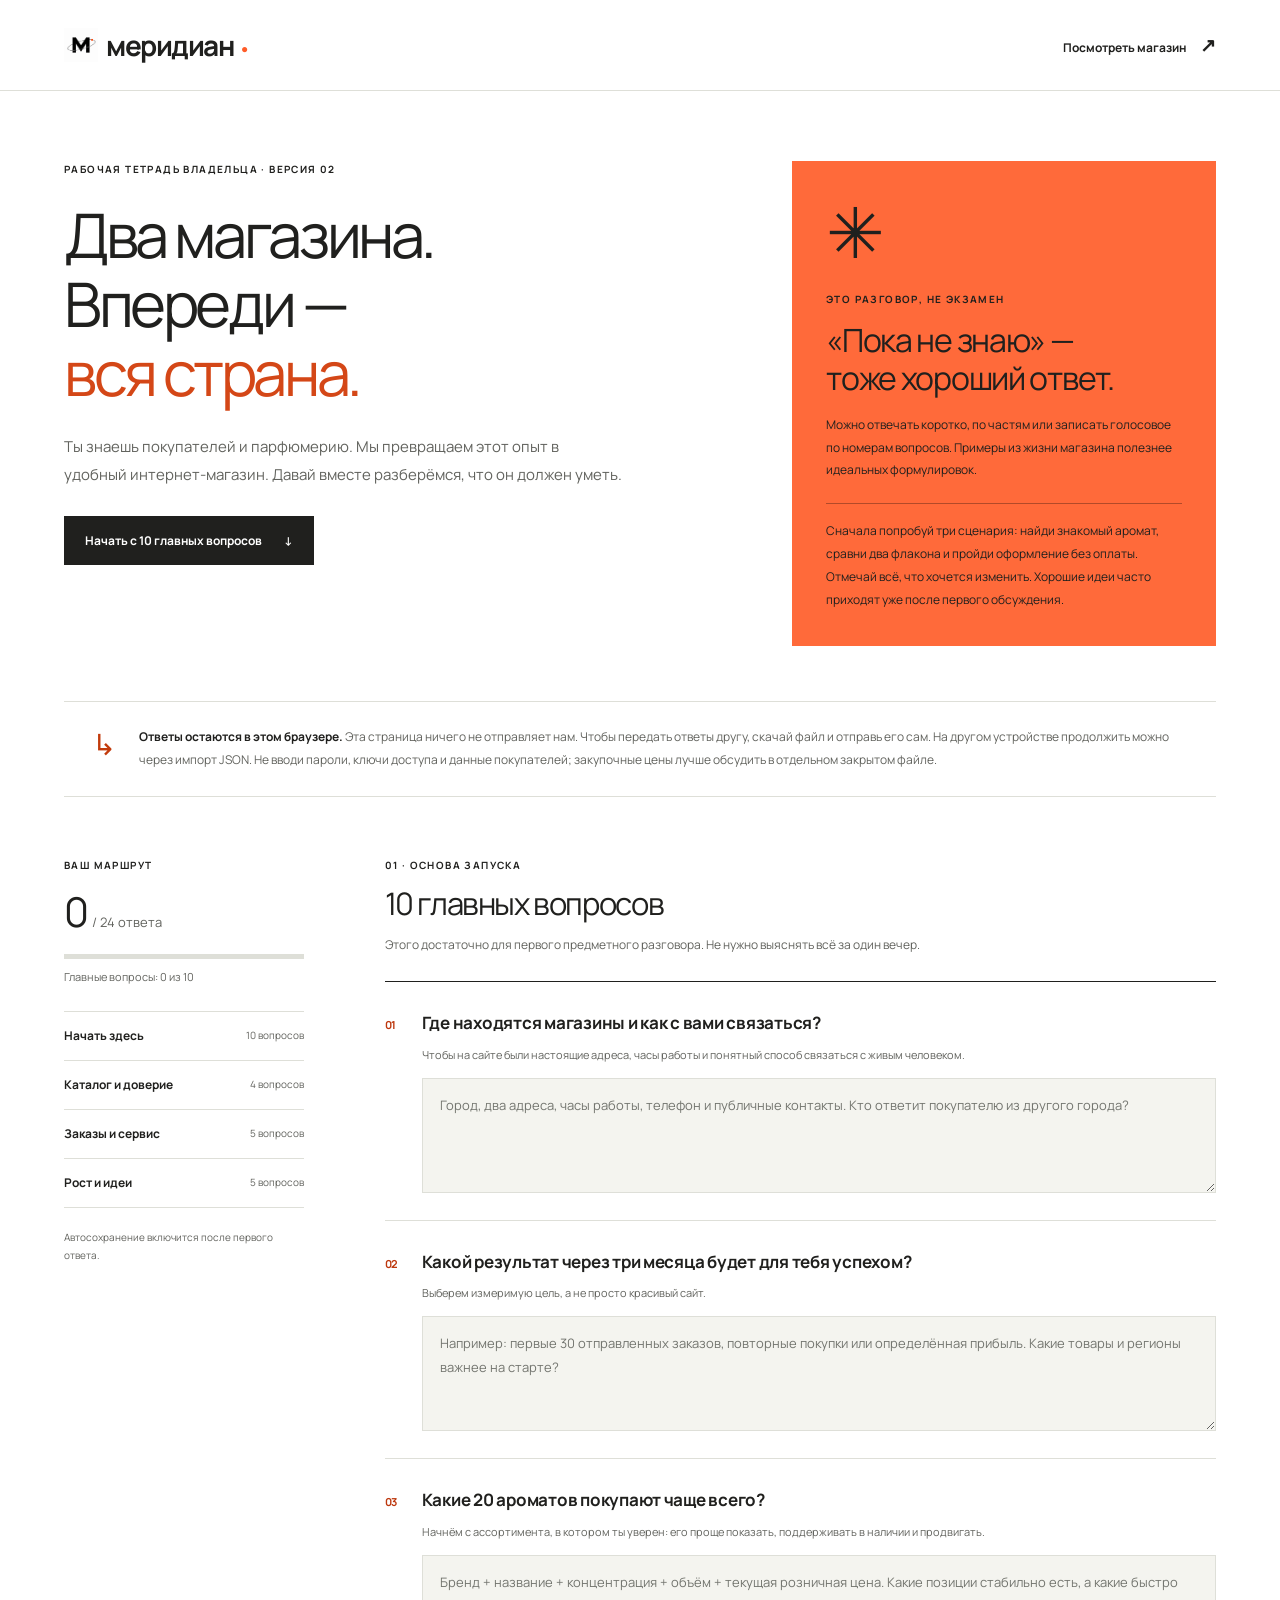
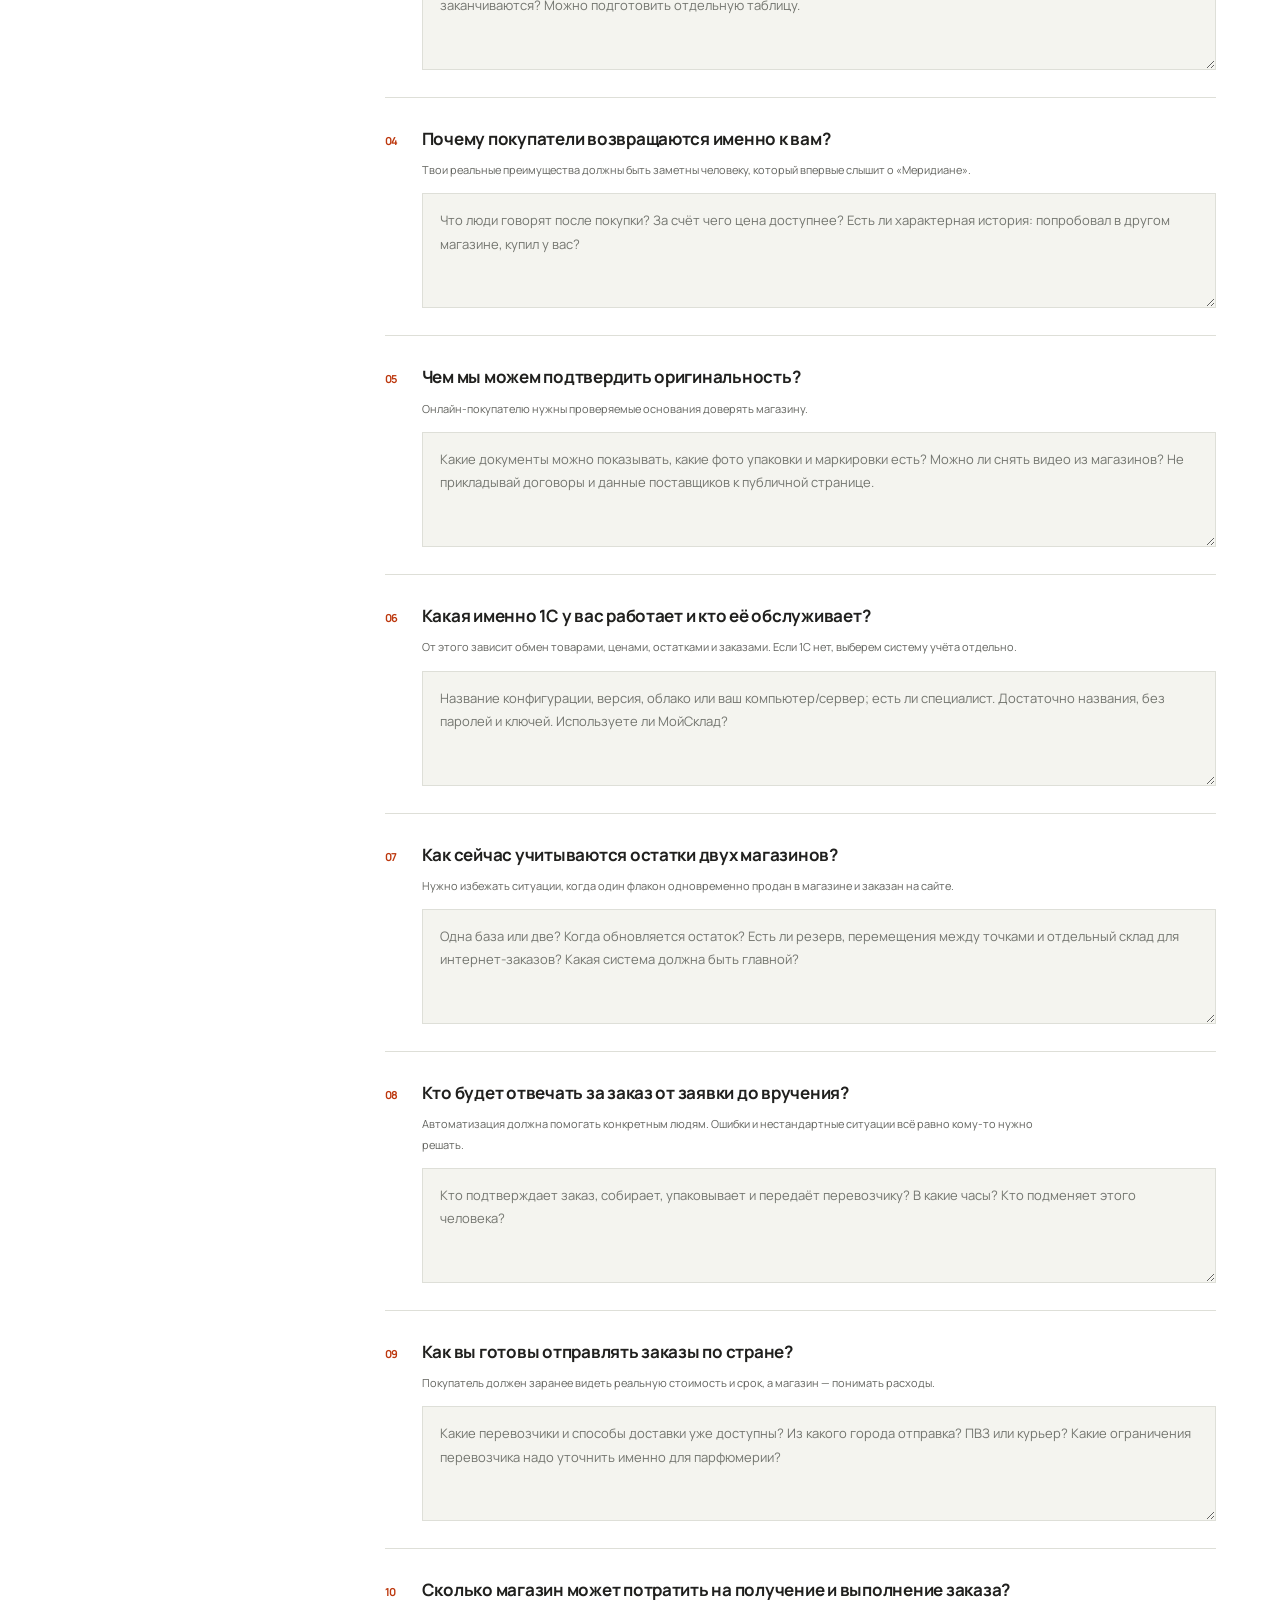
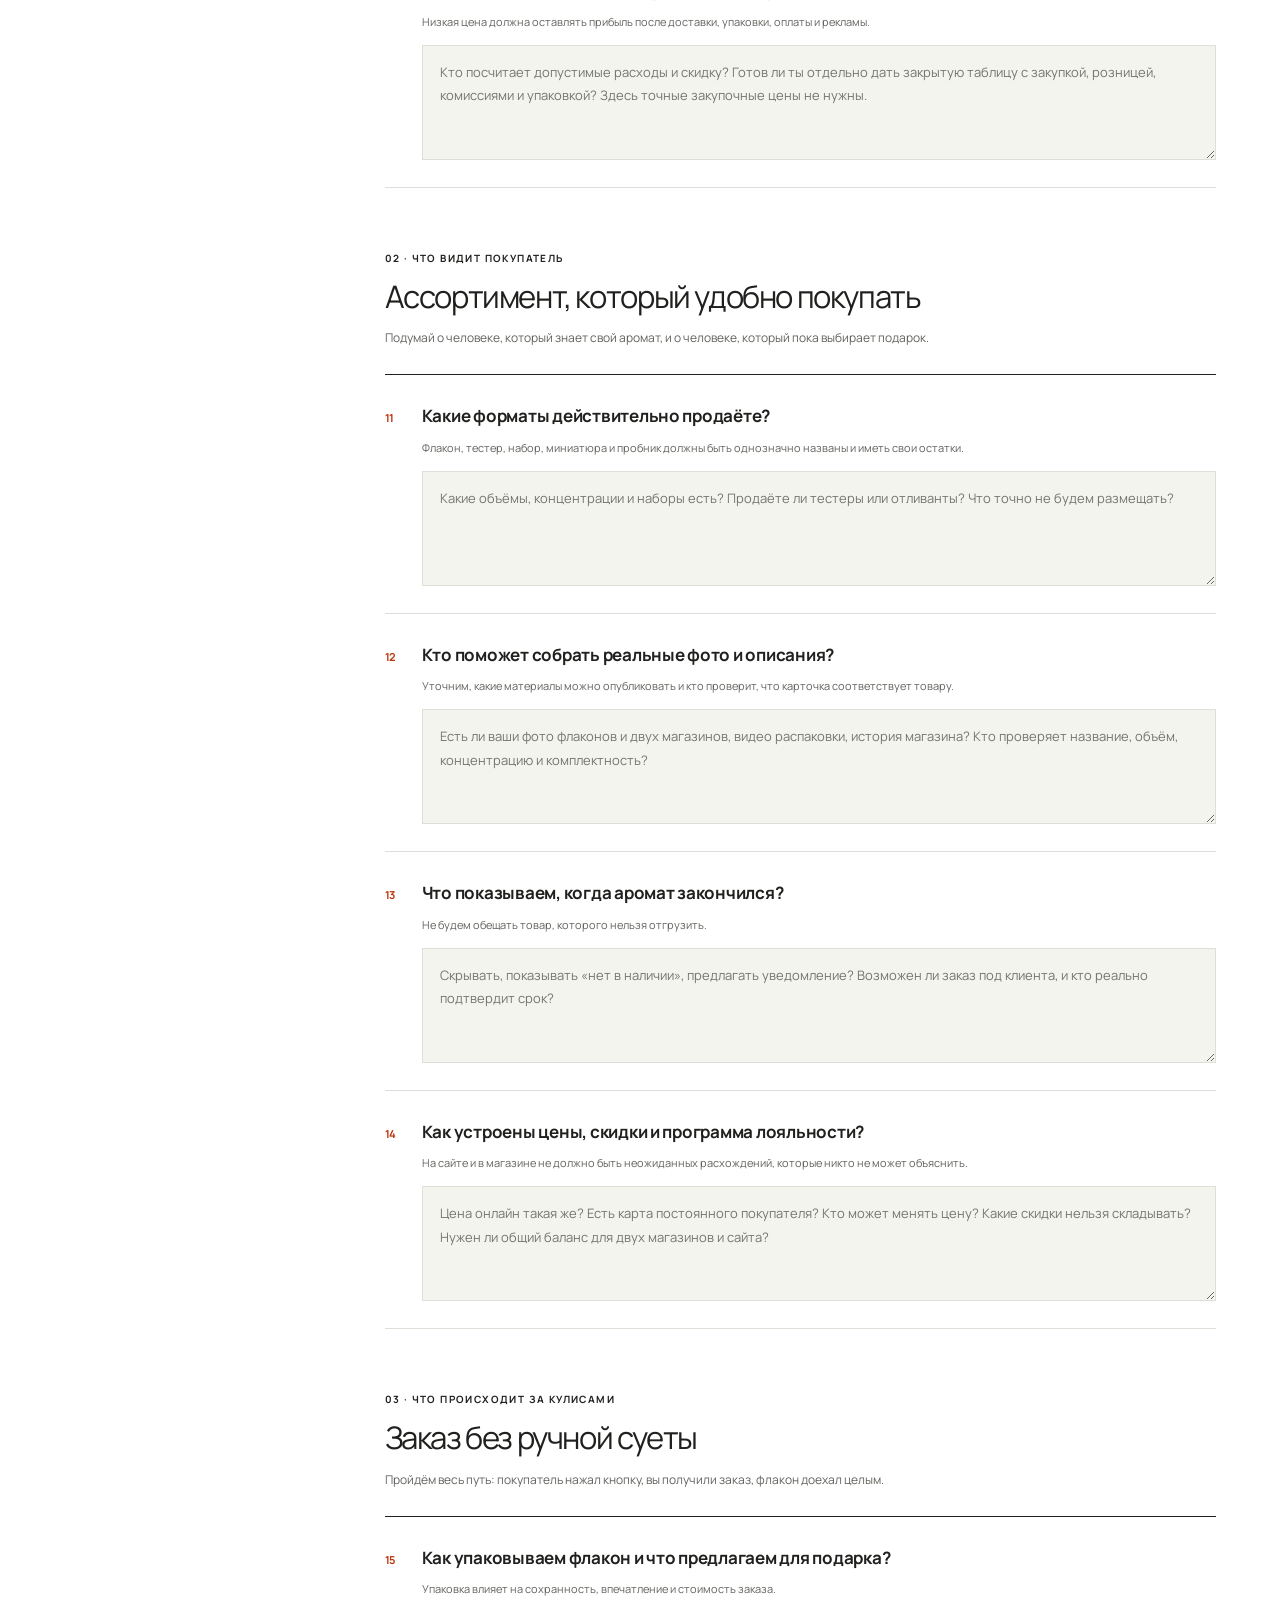
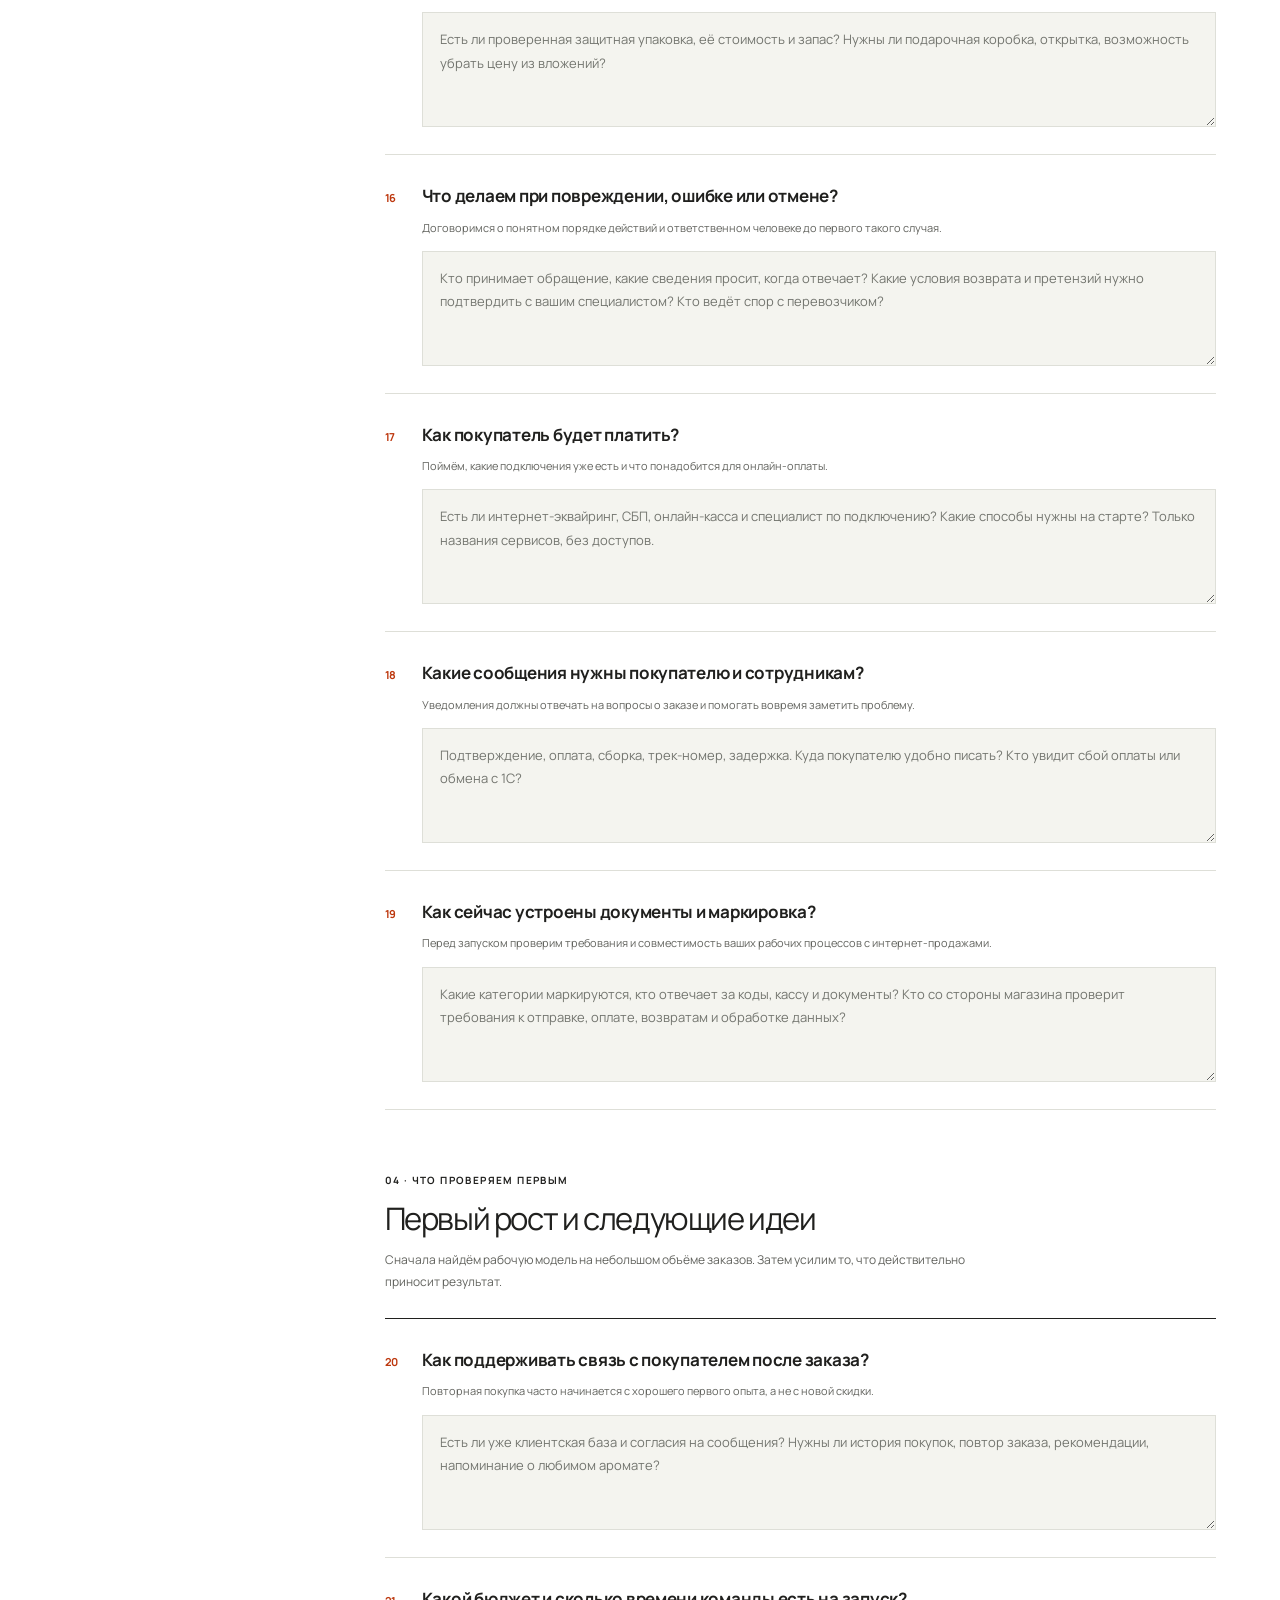
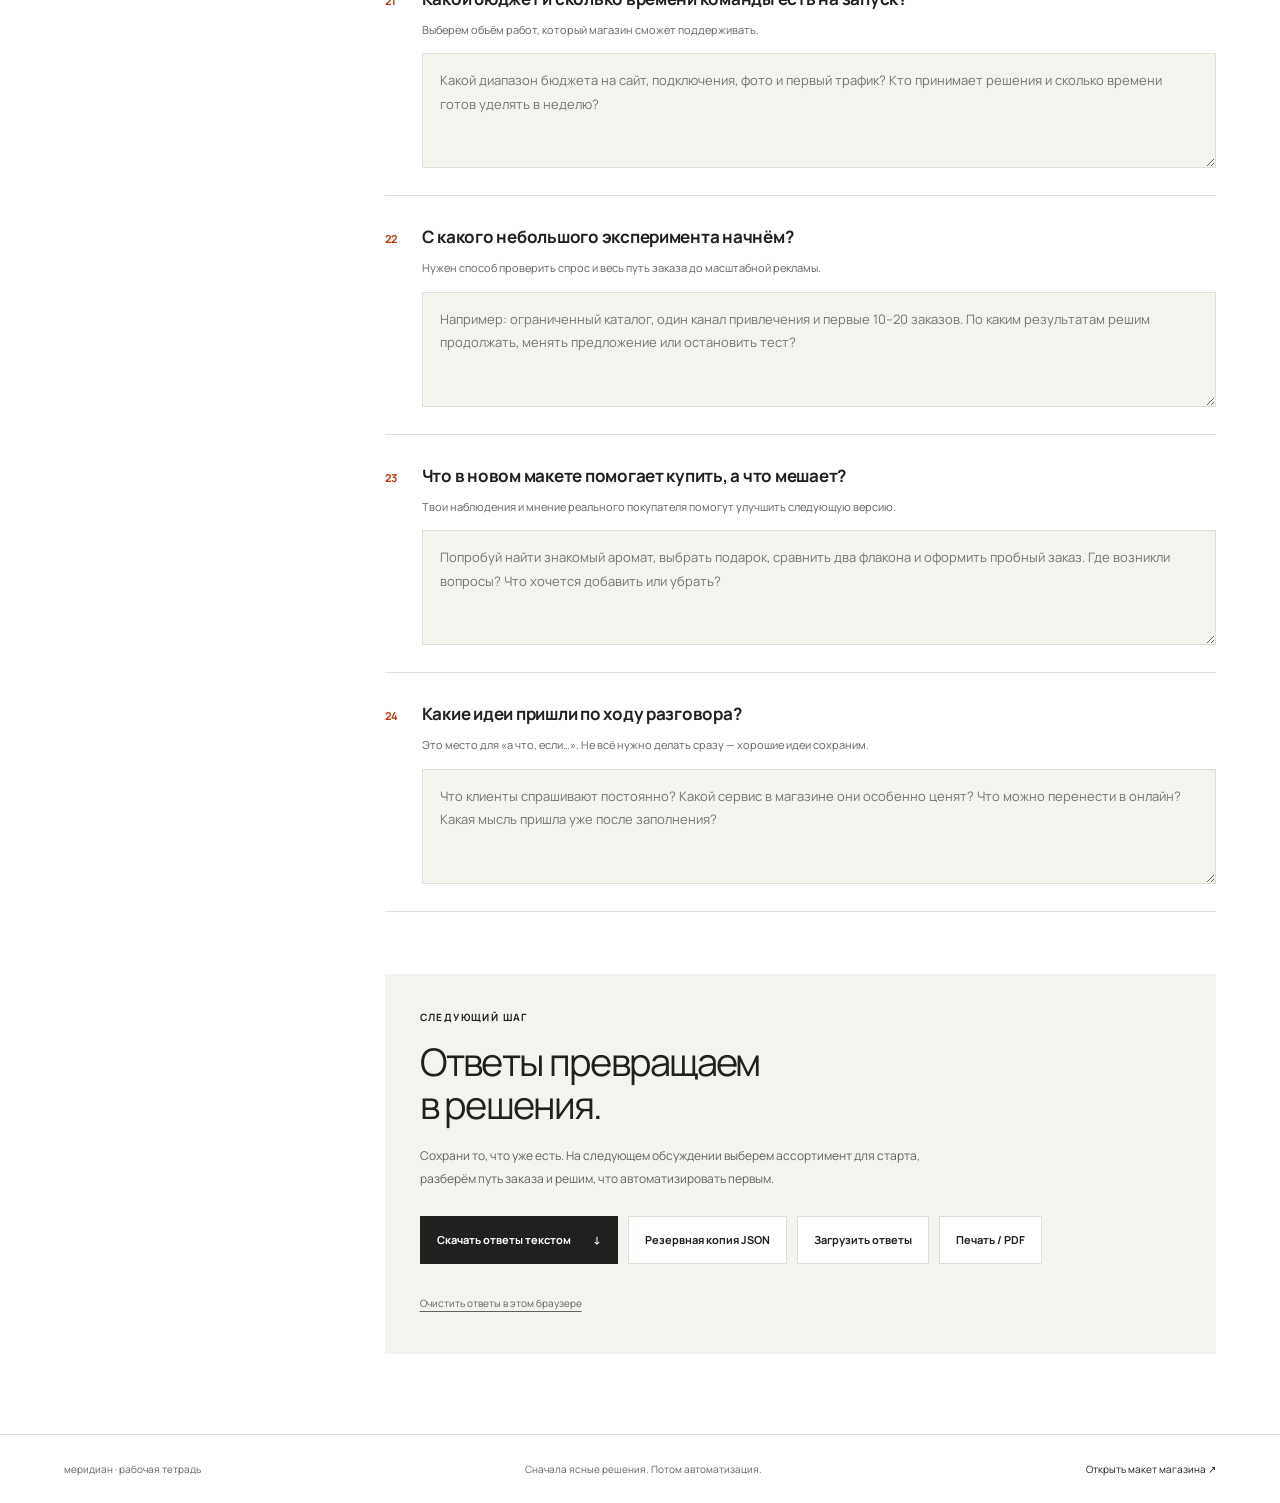
==== owner.html @ 481d83cd "Improve Meridian shopping flow and add owner workbook" ====
<!doctype html>
<html lang="ru">
<head>
  <meta charset="utf-8">
  <meta name="viewport" content="width=device-width,initial-scale=1">
  <meta name="robots" content="noindex,nofollow">
  <meta name="theme-color" content="#ff5c28">
  <meta name="description" content="Рабочая тетрадь владельца «Меридиана»: вопросы для запуска интернет-магазина.">
  <title>Следующая глава «Меридиана» — вопросы владельцу</title>
  <link rel="icon" href="assets/icon.png">
  <link rel="stylesheet" href="owner.css">
  <script src="owner.js" defer></script>
</head>
<body>
  <a class="skip" href="#questions">Перейти к вопросам</a>
  <header class="workbook-header">
    <a class="wordmark" href="./" aria-label="Меридиан — вернуться в магазин"><img src="assets/icon.png" alt="">меридиан<span>●</span></a>
    <a class="back-link" href="./">Посмотреть магазин <span aria-hidden="true">↗</span></a>
  </header>
  <main>
    <section class="workbook-hero" aria-labelledby="workbook-title">
      <div class="hero-copy">
        <p class="eyebrow">Рабочая тетрадь владельца · версия 02</p>
        <h1 id="workbook-title">Два магазина.<br>Впереди —<br><span>вся страна.</span></h1>
        <p class="hero-lead">Ты знаешь покупателей и парфюмерию. Мы превращаем этот опыт в удобный интернет-магазин. Давай вместе разберёмся, что он должен уметь.</p>
        <a class="button primary" href="#essentials">Начать с 10 главных вопросов <span aria-hidden="true">↓</span></a>
      </div>
      <aside class="hero-note" aria-label="Как отвечать">
        <span class="note-mark" aria-hidden="true">✳</span>
        <p class="eyebrow">Это разговор, не экзамен</p>
        <h2>«Пока не знаю» —<br>тоже хороший ответ.</h2>
        <p>Можно отвечать коротко, по частям или записать голосовое по номерам вопросов. Примеры из жизни магазина полезнее идеальных формулировок.</p>
        <div class="note-divider"></div>
        <p>Сначала попробуй три сценария: найди знакомый аромат, сравни два флакона и пройди оформление без оплаты. Отмечай всё, что хочется изменить. Хорошие идеи часто приходят уже после первого обсуждения.</p>
      </aside>
    </section>
    <section class="privacy-note" aria-label="Как сохраняются ответы">
      <span class="privacy-icon" aria-hidden="true">↳</span>
      <p><strong>Ответы остаются в этом браузере.</strong> Эта страница ничего не отправляет нам. Чтобы передать ответы другу, скачай файл и отправь его сам. На другом устройстве продолжить можно через импорт JSON. Не вводи пароли, ключи доступа и данные покупателей; закупочные цены лучше обсудить в отдельном закрытом файле.</p>
    </section>
    <div class="workbook-layout">
      <aside class="workbook-sidebar">
        <div class="progress-panel">
          <p class="eyebrow">Ваш маршрут</p>
          <p class="progress-title"><strong id="answered-count">0</strong><span> / 24 ответа</span></p>
          <progress id="answer-progress" value="0" max="24" aria-label="Заполнено вопросов"></progress>
          <p id="essential-progress">Главные вопросы: 0 из 10</p>
          <nav id="section-nav" aria-label="Разделы вопросов"></nav>
          <p id="save-status" role="status" aria-live="polite">Автосохранение включится после первого ответа.</p>
        </div>
      </aside>
      <div class="workbook-content">
        <noscript><p class="notice">Для формы нужен JavaScript. Включи его в браузере или открой текстовую версию вопросов из материалов проекта.</p></noscript>
        <form id="questions" novalidate aria-label="Вопросы владельцу магазина"></form>
        <section class="handoff" aria-labelledby="handoff-title">
          <p class="eyebrow">Следующий шаг</p>
          <h2 id="handoff-title">Ответы превращаем<br>в решения.</h2>
          <p>Сохрани то, что уже есть. На следующем обсуждении выберем ассортимент для старта, разберём путь заказа и решим, что автоматизировать первым.</p>
          <div class="export-actions">
            <button class="button primary" id="download-md" type="button">Скачать ответы текстом <span aria-hidden="true">↓</span></button>
            <button class="button secondary" id="download-json" type="button">Резервная копия JSON</button>
            <button class="button secondary" id="import-button" type="button">Загрузить ответы</button>
            <button class="button secondary" id="print-button" type="button">Печать / PDF</button>
          </div>
          <input type="file" id="import-file" accept="application/json,.json" hidden>
          <p id="file-status" class="file-status" role="status" aria-live="polite"></p>
          <button class="reset-button" id="reset-button" type="button">Очистить ответы в этом браузере</button>
        </section>
      </div>
    </div>
  </main>
  <footer><span>меридиан · рабочая тетрадь</span><span>Сначала ясные решения. Потом автоматизация.</span><a href="./">Открыть макет магазина ↗</a></footer>
  <dialog id="confirm-dialog" aria-labelledby="confirm-title" aria-describedby="confirm-description">
    <h2 id="confirm-title">Заменить ответы?</h2>
    <p id="confirm-description"></p>
    <div class="dialog-actions"><button id="confirm-cancel" class="button secondary" type="button">Отмена</button><button id="confirm-accept" class="button primary" type="button">Продолжить</button></div>
  </dialog>
</body>
</html>
---- owner.css ----
@font-face{font-family:Manrope;src:url('assets/manrope-regular.ttf') format('truetype');font-weight:200 500;font-display:swap}
@font-face{font-family:Manrope;src:url('assets/manrope-bold.ttf') format('truetype');font-weight:550 800;font-display:swap}
:root{--ink:#20201e;--muted:#62635e;--orange:#ff5c28;--paper:#fff;--soft:#f4f4ef;--line:#dedfd8}
*{box-sizing:border-box}html{scroll-behavior:smooth;scroll-padding-top:24px}body{margin:0;color:var(--ink);background:var(--paper);font-family:Manrope,Arial,sans-serif;-webkit-font-smoothing:antialiased}a{color:inherit;text-decoration:none}button,textarea,input{font:inherit}button,a{touch-action:manipulation}button{cursor:pointer}button:focus-visible,a:focus-visible,textarea:focus-visible{outline:3px solid #c23b0c;outline-offset:4px}h1,h2,h3,p{margin:0}button{color:inherit}button:disabled{cursor:default;opacity:.5}[hidden]{display:none!important}.skip{position:fixed;top:-100px;left:20px;z-index:20;padding:16px;background:#20201e;color:white}.skip:focus{top:10px}.workbook-header{max-width:1440px;margin:auto;padding:26px 5%;display:flex;align-items:center;justify-content:space-between;border-bottom:1px solid var(--line);gap:20px}.wordmark{display:inline-flex;gap:8px;align-items:center;font-size:28px;font-weight:800;letter-spacing:-1.5px}.wordmark img{width:34px;height:34px;object-fit:contain}.wordmark>span{font-size:12px;color:var(--orange);align-self:flex-end;margin-bottom:7px}.back-link{font-size:12px;font-weight:600}.back-link span{margin-left:12px;font-size:19px}.workbook-hero{max-width:1440px;margin:auto;padding:70px 5% 55px;display:grid;grid-template-columns:1.5fr 1fr;gap:8%}.eyebrow{font-size:10px;line-height:1.7;text-transform:uppercase;letter-spacing:.14em;font-weight:700}.hero-copy h1{font-size:clamp(34px,4.8vw,67px);line-height:1.12;font-weight:500;letter-spacing:-.055em;margin-top:23px}.hero-copy h1 span{color:#d44717}.hero-lead{max-width:560px;font-size:15px;line-height:1.85;color:var(--muted);margin-top:26px}.button{display:inline-flex;align-items:center;justify-content:center;gap:22px;padding:15px 20px;min-height:48px;border:1px solid transparent;font-size:12px;font-weight:600;text-align:center;border-radius:0;transition:background .2s}.primary{background:var(--ink);color:white}.primary:hover{background:#44443c}.secondary{background:white;border-color:var(--line)}.secondary:hover{background:var(--soft)}.hero-copy>.button{margin-top:27px}.hero-note{background:#ff6a3a;padding:35px 34px;display:flex;flex-direction:column;justify-content:center;position:relative}.note-mark{font-size:70px;line-height:1;margin-bottom:25px}.hero-note h2{font-size:clamp(25px,2.5vw,35px);font-weight:500;line-height:1.2;letter-spacing:-.04em;margin-top:13px}.hero-note>p:not(.eyebrow){font-size:12px;line-height:1.9;margin-top:16px}.note-divider{border-top:1px solid rgba(0,0,0,.3);margin-top:21px}.privacy-note{max-width:1296px;margin:0 auto 60px;padding:24px 28px;border-top:1px solid var(--line);border-bottom:1px solid var(--line);display:flex;gap:23px;align-items:flex-start}.privacy-icon{font-size:29px;line-height:1.3;color:#c23b0c}.privacy-note p{font-size:12px;line-height:1.9;color:var(--muted)}.privacy-note strong{color:var(--ink);font-weight:700}.workbook-layout{max-width:1440px;margin:0 auto;padding:0 5% 80px;display:grid;grid-template-columns:240px 1fr;gap:7%}.workbook-sidebar{position:relative}.progress-panel{position:sticky;top:25px}.progress-title{font-size:13px;margin-top:15px}.progress-title strong{font-size:41px;font-weight:500;line-height:1.1}.progress-title span{color:var(--muted)}progress{width:100%;height:5px;border:0;margin-top:20px;appearance:none;background:var(--line)}progress::-webkit-progress-bar{background:var(--line)}progress::-webkit-progress-value{background:var(--orange)}progress::-moz-progress-bar{background:var(--orange)}#essential-progress{font-size:11px;color:var(--muted);margin-top:8px}#section-nav{display:flex;flex-direction:column;margin-top:27px;border-top:1px solid var(--line)}#section-nav a{font-size:12px;padding:15px 0;border-bottom:1px solid var(--line);display:flex;align-items:center;justify-content:space-between;gap:10px;line-height:1.5}#section-nav a:hover{color:#bd380e}#section-nav span{font-size:10px;color:var(--muted);white-space:nowrap}#save-status{font-size:10px;line-height:1.8;color:var(--muted);margin-top:20px}#save-status.error,.file-status.error{color:#a12b11}.question-section{margin-bottom:62px;scroll-margin-top:30px}.section-heading{padding-bottom:25px;border-bottom:1px solid var(--ink)}.section-heading h2{font-size:31px;letter-spacing:-.045em;font-weight:500;line-height:1.2;margin-top:11px}.section-heading>p:last-child{font-size:12px;color:var(--muted);line-height:1.85;margin-top:12px;max-width:610px}.question{padding:27px 0;border-bottom:1px solid var(--line)}.question-label{display:flex;gap:17px;align-items:baseline;font-size:17px;font-weight:600;line-height:1.6;letter-spacing:-.015em}.question-number{font-size:11px;color:#bd380e;min-width:20px;font-weight:700}.question-hint{font-size:11px;line-height:1.85;color:var(--muted);margin:8px 0 13px 37px;max-width:650px}.question textarea{display:block;width:calc(100% - 37px);margin-left:37px;border:1px solid var(--line);background:var(--soft);border-radius:0;padding:15px 17px;min-height:115px;font-size:13px;line-height:1.8;resize:vertical;color:var(--ink);transition:border-color .2s,background .2s}.question textarea:focus{background:white;border-color:#575750}.question textarea::placeholder{color:#73756f;opacity:1}.print-answer{display:none}.handoff{padding:35px;background:var(--soft)}.handoff h2{font-size:38px;line-height:1.15;letter-spacing:-.045em;font-weight:500;margin-top:14px}.handoff>p:not(.eyebrow){font-size:12px;line-height:1.9;max-width:550px;margin-top:18px;color:var(--muted)}.export-actions{display:flex;flex-wrap:wrap;gap:10px;margin-top:25px}.export-actions .button{font-size:11px;padding:14px 16px}.file-status:empty{display:none}.reset-button{font-size:10px;text-decoration:underline;text-underline-offset:4px;background:none;border:0;padding:0;margin-top:23px;color:var(--muted);min-height:32px}.reset-button:hover{color:#a12b11}footer{padding:25px 5%;border-top:1px solid var(--line);display:flex;gap:25px;justify-content:space-between;max-width:1440px;margin:auto;font-size:10px;line-height:1.8;color:var(--muted)}footer a{color:var(--ink)}dialog{border:0;padding:32px;max-width:480px;width:calc(100% - 32px);color:var(--ink);box-shadow:0 15px 80px #0003}dialog::backdrop{background:#0007}dialog h2{font-size:26px;letter-spacing:-.04em;font-weight:500}dialog p{font-size:13px;line-height:1.8;margin-top:15px;color:var(--muted)}.dialog-actions{display:flex;justify-content:flex-end;gap:10px;margin-top:25px}.notice{padding:25px;background:#fff1e6;line-height:1.7;font-size:14px}
@media(min-width:1441px){.privacy-note{max-width:1296px}}
@media(max-width:1439px){.privacy-note{margin-left:5%;margin-right:5%}}
@media(max-width:1000px){.workbook-hero{gap:5%;padding-top:50px}.hero-note{padding:28px}.workbook-layout{grid-template-columns:190px 1fr;gap:5%}.hero-copy h1{font-size:43px}.hero-lead{font-size:13px}.hero-note h2{font-size:28px}.question-label{font-size:15px}.handoff{padding:28px}}
@media(max-width:740px){.workbook-header{padding:20px}.wordmark{font-size:24px}.wordmark img{width:28px;height:28px}.back-link{font-size:10px}.back-link span{margin-left:4px}.workbook-hero{grid-template-columns:1fr;padding:36px 20px 30px;gap:30px}.hero-copy h1{font-size:clamp(34px,7.8vw,53px);margin-top:17px}.hero-lead{max-width:560px;margin-top:20px;font-size:13px}.hero-note{padding:25px;display:grid;grid-template-columns:1fr 60px;gap:0 12px}.note-mark{grid-column:2;grid-row:1/3;font-size:58px;margin:0}.hero-note>.eyebrow{grid-column:1;grid-row:1}.hero-note h2{grid-column:1;grid-row:2;margin-top:10px;font-size:26px}.hero-note>p:not(.eyebrow){grid-column:1/-1;font-size:12px}.note-divider{grid-column:1/-1}.privacy-note{margin:0 20px 32px;padding:19px 0;gap:14px}.privacy-note p{font-size:11px}.workbook-layout{display:block;padding:0 20px 45px}.progress-panel{position:static;padding:0 0 27px}.progress-panel>.eyebrow{display:none}.progress-title{margin-top:0}.progress-title strong{font-size:32px}.progress-panel progress{margin-top:12px}.progress-panel #section-nav{flex-direction:row;gap:8px;overflow:auto;border:0;margin-top:20px;padding:3px 3px 8px;scrollbar-width:thin}.progress-panel #section-nav a{border:1px solid var(--line);padding:10px 12px;white-space:nowrap;font-size:11px;background:var(--soft)}.progress-panel #section-nav span{display:none}#save-status{margin-top:5px;font-size:10px}.question-section{margin-bottom:42px}.section-heading{padding-bottom:20px}.section-heading h2{font-size:28px}.section-heading>p:last-child{font-size:11px}.question{padding:22px 0}.question-label{font-size:15px;gap:10px}.question-number{min-width:18px}.question-hint{margin-left:28px;font-size:11px}.question textarea{width:100%;margin-left:0;padding:14px;font-size:16px;min-height:120px;line-height:1.6}.handoff{padding:25px 20px}.handoff h2{font-size:33px}.export-actions{display:grid;grid-template-columns:1fr 1fr;gap:9px}.export-actions .primary{grid-column:1/-1}.export-actions .button{padding:13px 10px;font-size:10px;min-height:48px}.reset-button{font-size:10px;line-height:1.6;text-align:left}footer{padding:24px 20px;flex-wrap:wrap;gap:10px 25px;font-size:9px}footer>span:nth-child(2){order:3;width:100%}footer>a{margin-left:auto}.dialog-actions .button{font-size:11px;padding:13px 16px}}
@media(prefers-reduced-motion:reduce){html{scroll-behavior:auto}*{transition:none!important}}
@media print{*{color:#000!important;background:white!important;box-shadow:none!important}body{font:11pt/1.5 Arial,sans-serif}.workbook-header,.hero-note,.hero-copy>.button,.workbook-sidebar,.handoff,.privacy-note,footer,.skip,dialog{display:none!important}.workbook-hero{display:block;margin:0;padding:0 0 20px}.hero-copy h1{font-size:25pt;margin-top:10px}.hero-copy h1 br{display:none}.hero-copy h1 br:after{content:' '}.hero-lead{font-size:10pt;max-width:none;line-height:1.5}.workbook-layout{display:block;margin:0;padding:0}.question-section{margin:0 0 25px}.section-heading{padding:0 0 12px;break-after:avoid}.section-heading h2{font-size:19pt}.question{break-inside:avoid;padding:14px 0}.question-label{font-size:12pt}.question-hint{font-size:9pt;line-height:1.5;margin-bottom:9px}.question textarea{display:none}.print-answer{display:block;white-space:pre-wrap;overflow-wrap:anywhere;margin-left:37px;font-size:10pt}.eyebrow{font-size:8pt}a[href]:after{content:none}@page{margin:18mm}}
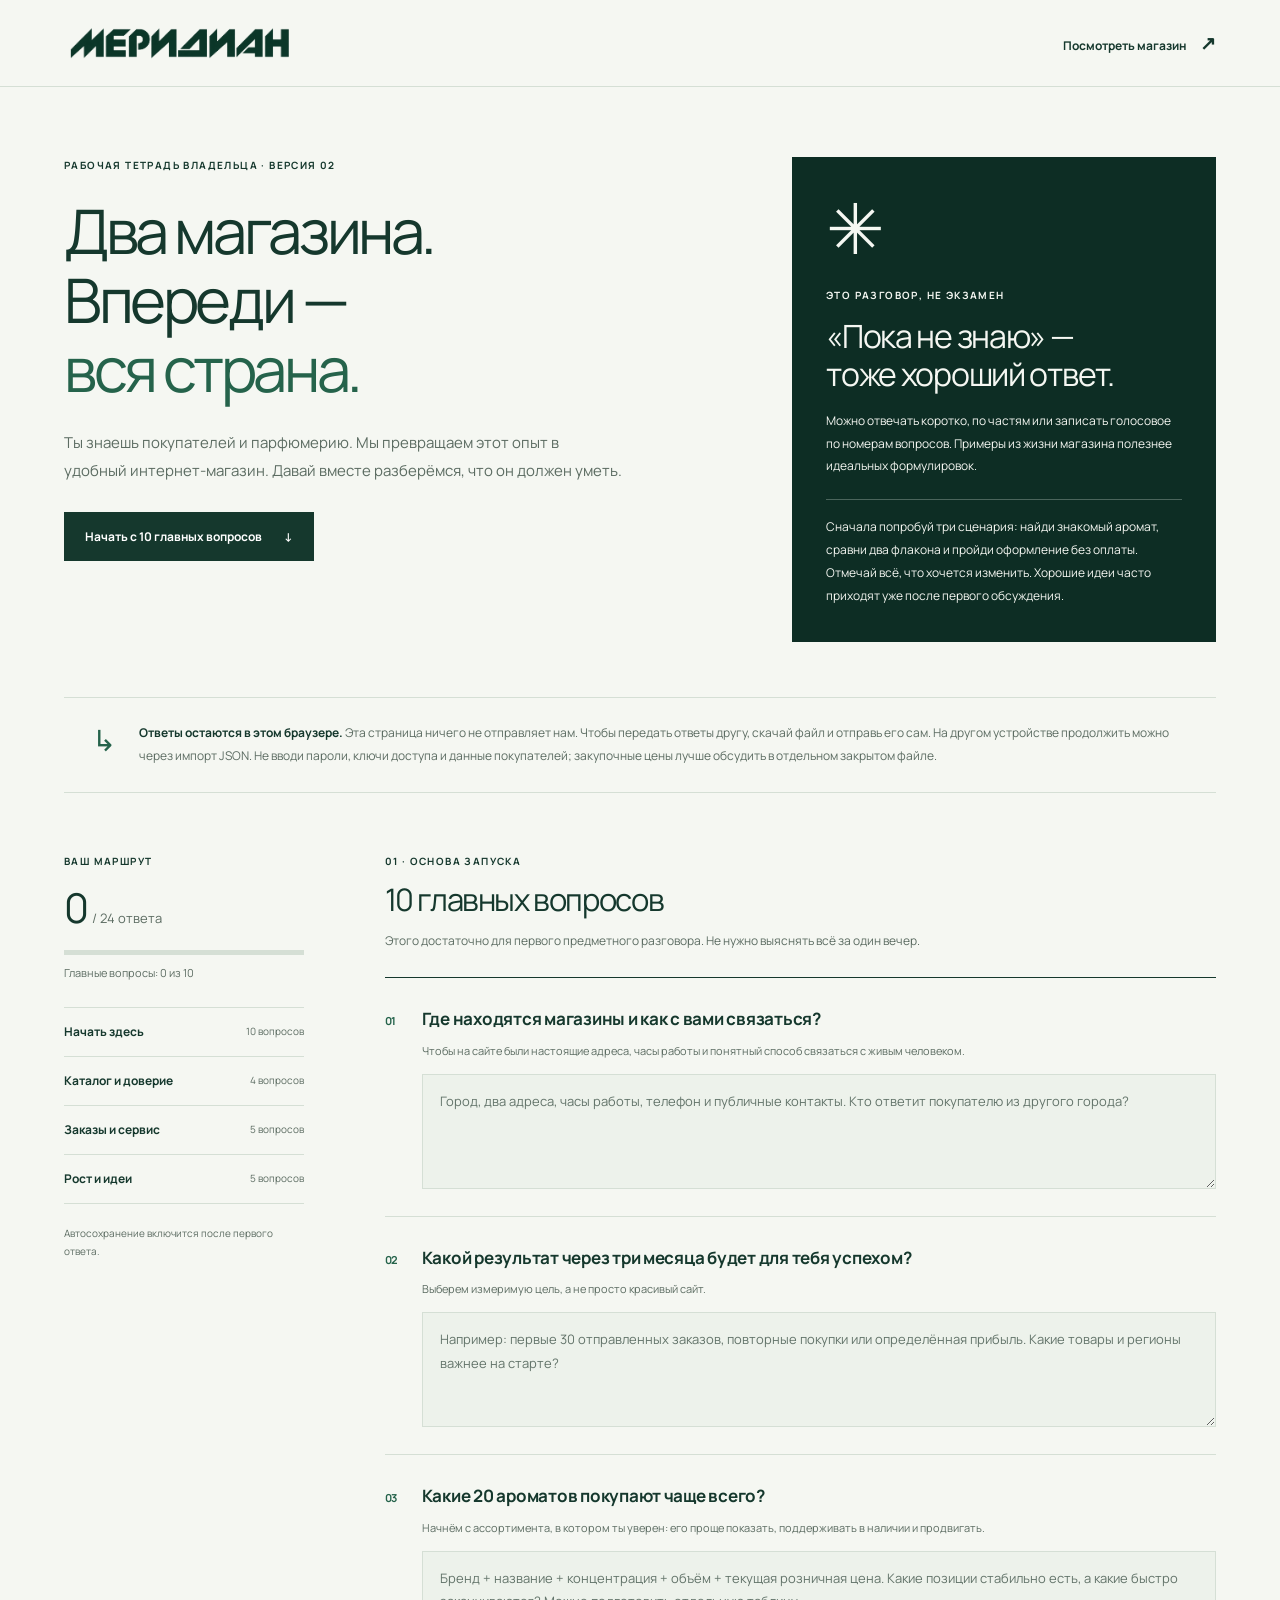
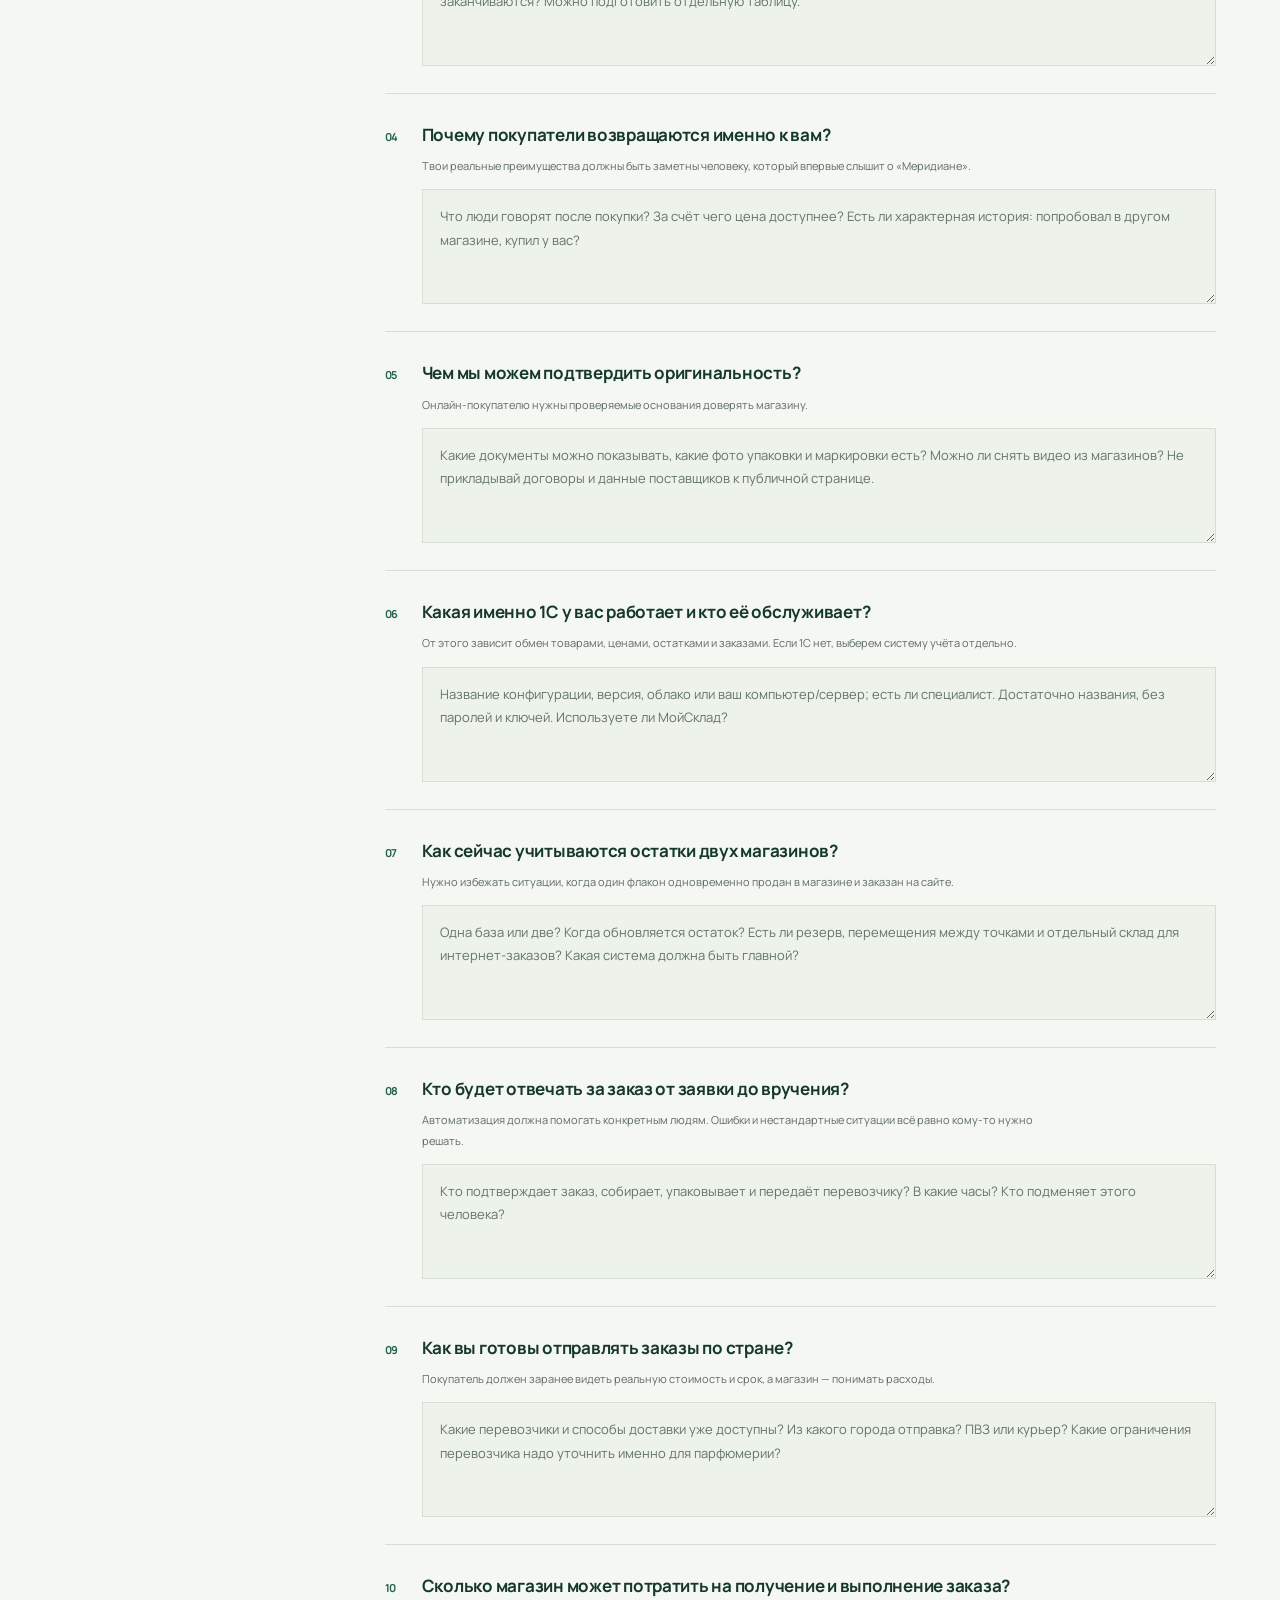
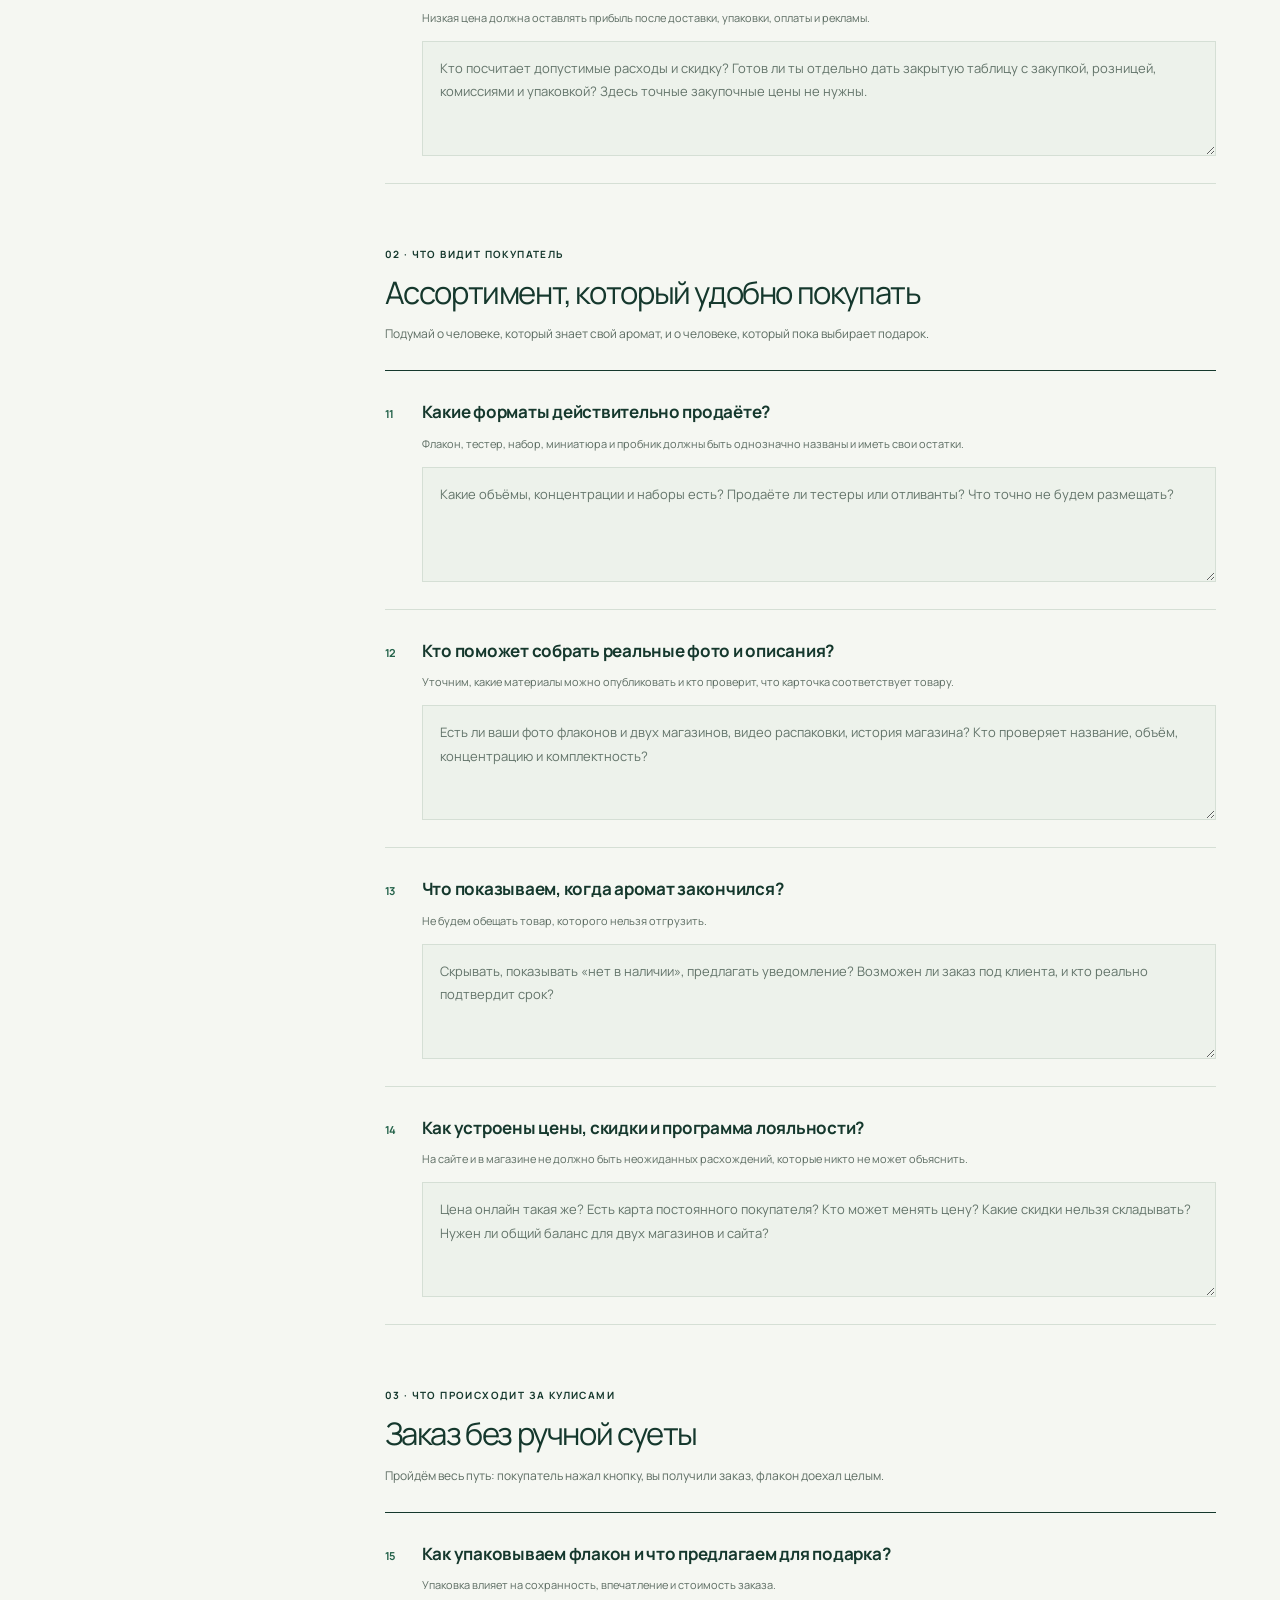
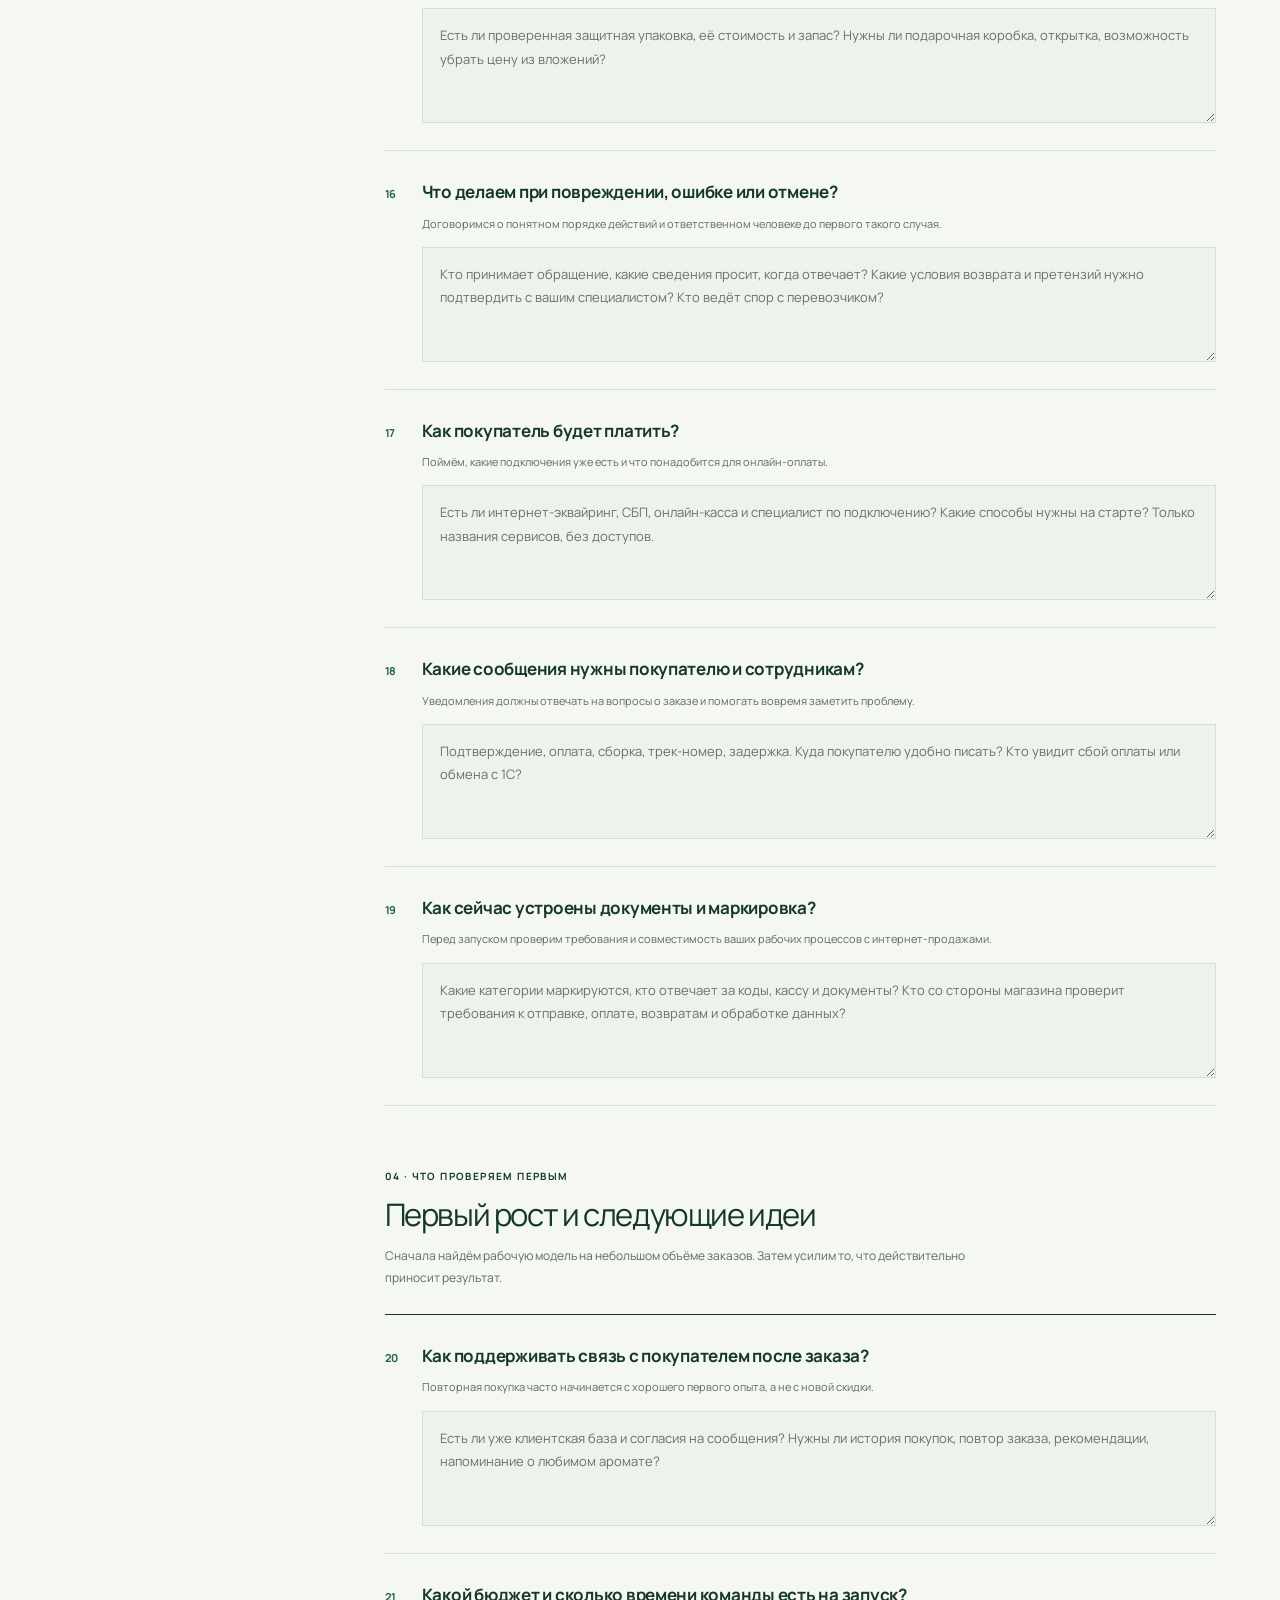
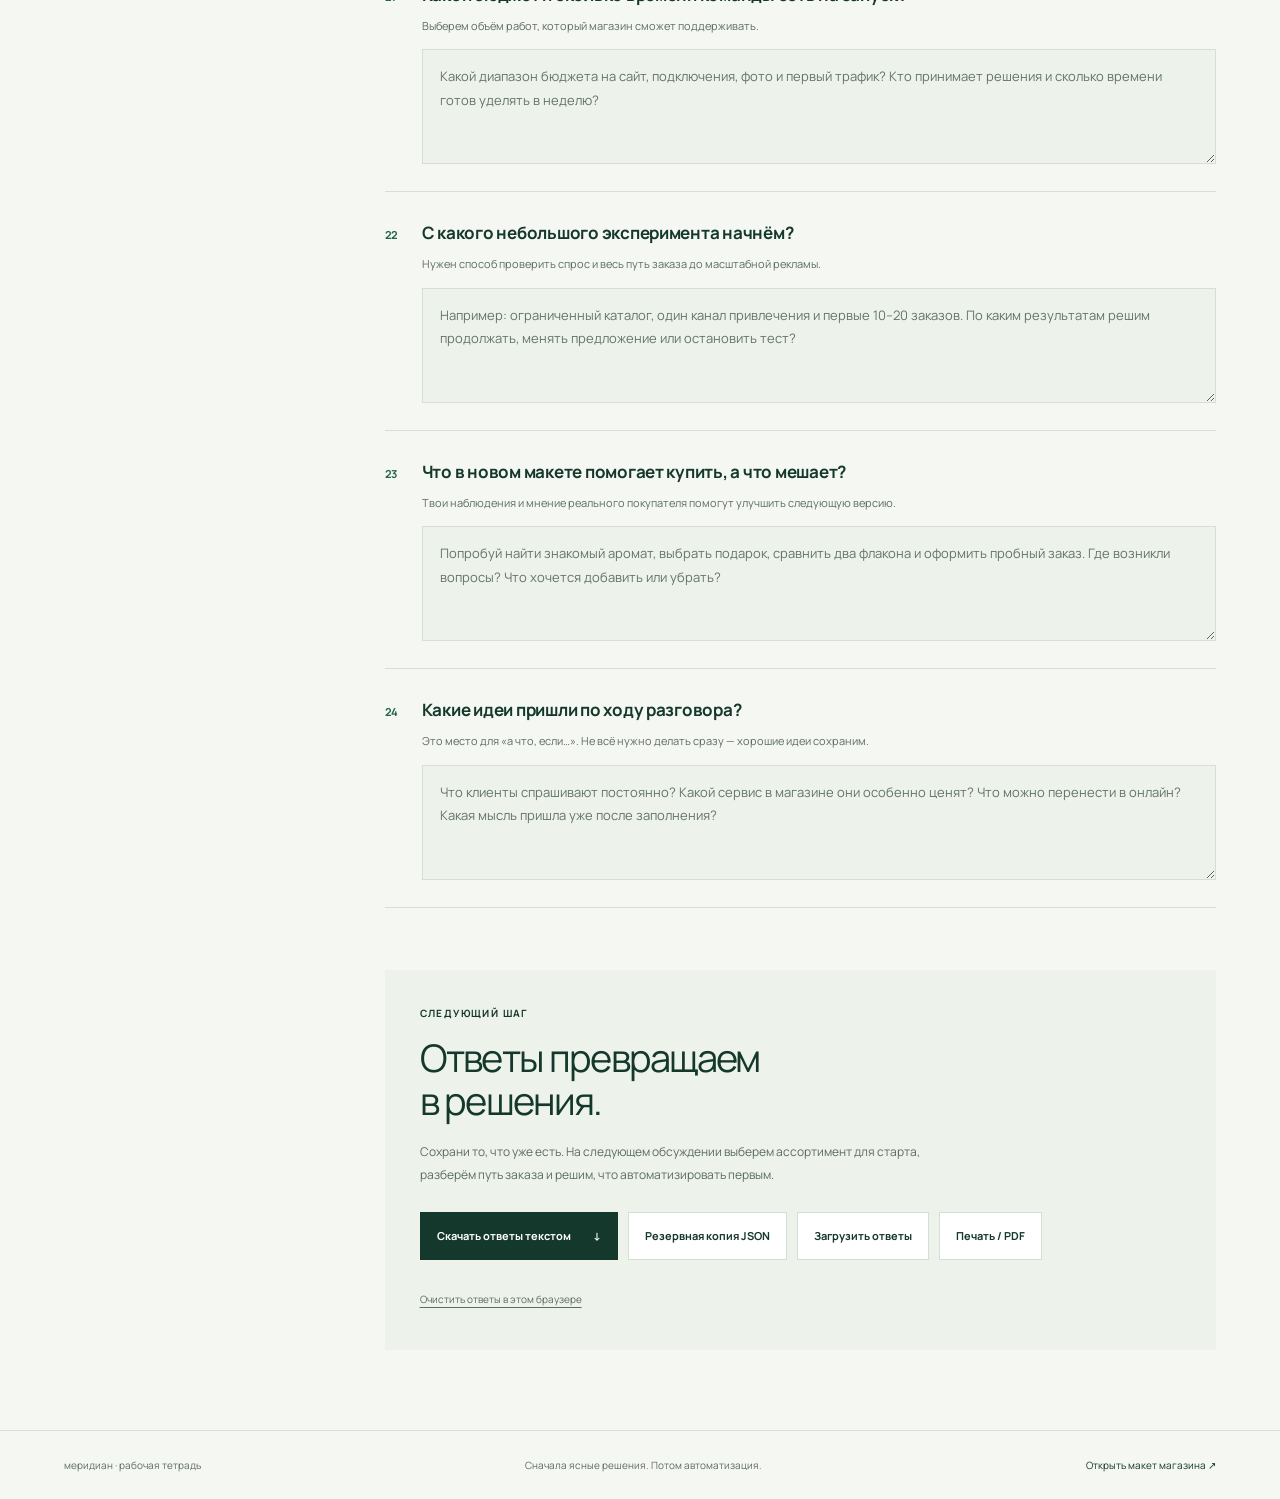
==== commit 1b895863: "Restyle Meridian in forest green with restored shop identity" ====
--- a/owner.html
+++ b/owner.html
@@ -4,17 +4,17 @@
   <meta charset="utf-8">
   <meta name="viewport" content="width=device-width,initial-scale=1">
   <meta name="robots" content="noindex,nofollow">
-  <meta name="theme-color" content="#ff5c28">
+  <meta name="theme-color" content="#123f32">
   <meta name="description" content="Рабочая тетрадь владельца «Меридиана»: вопросы для запуска интернет-магазина.">
   <title>Следующая глава «Меридиана» — вопросы владельцу</title>
-  <link rel="icon" href="assets/icon.png">
+  <link rel="icon" href="assets/icon-green.png">
   <link rel="stylesheet" href="owner.css">
   <script src="owner.js" defer></script>
 </head>
 <body>
   <a class="skip" href="#questions">Перейти к вопросам</a>
   <header class="workbook-header">
-    <a class="wordmark" href="./" aria-label="Меридиан — вернуться в магазин"><img src="assets/icon.png" alt="">меридиан<span>●</span></a>
+    <a class="wordmark brand-wordmark" href="./" aria-label="Меридиан — вернуться в магазин"><img src="assets/meridian-wordmark.png" alt="Меридиан" width="230" height="34"></a>
     <a class="back-link" href="./">Посмотреть магазин <span aria-hidden="true">↗</span></a>
   </header>
   <main>
--- a/owner.css
+++ b/owner.css
@@ -1,10 +1,13 @@
 @font-face{font-family:Manrope;src:url('assets/manrope-regular.ttf') format('truetype');font-weight:200 500;font-display:swap}
 @font-face{font-family:Manrope;src:url('assets/manrope-bold.ttf') format('truetype');font-weight:550 800;font-display:swap}
-:root{--ink:#20201e;--muted:#62635e;--orange:#ff5c28;--paper:#fff;--soft:#f4f4ef;--line:#dedfd8}
-*{box-sizing:border-box}html{scroll-behavior:smooth;scroll-padding-top:24px}body{margin:0;color:var(--ink);background:var(--paper);font-family:Manrope,Arial,sans-serif;-webkit-font-smoothing:antialiased}a{color:inherit;text-decoration:none}button,textarea,input{font:inherit}button,a{touch-action:manipulation}button{cursor:pointer}button:focus-visible,a:focus-visible,textarea:focus-visible{outline:3px solid #c23b0c;outline-offset:4px}h1,h2,h3,p{margin:0}button{color:inherit}button:disabled{cursor:default;opacity:.5}[hidden]{display:none!important}.skip{position:fixed;top:-100px;left:20px;z-index:20;padding:16px;background:#20201e;color:white}.skip:focus{top:10px}.workbook-header{max-width:1440px;margin:auto;padding:26px 5%;display:flex;align-items:center;justify-content:space-between;border-bottom:1px solid var(--line);gap:20px}.wordmark{display:inline-flex;gap:8px;align-items:center;font-size:28px;font-weight:800;letter-spacing:-1.5px}.wordmark img{width:34px;height:34px;object-fit:contain}.wordmark>span{font-size:12px;color:var(--orange);align-self:flex-end;margin-bottom:7px}.back-link{font-size:12px;font-weight:600}.back-link span{margin-left:12px;font-size:19px}.workbook-hero{max-width:1440px;margin:auto;padding:70px 5% 55px;display:grid;grid-template-columns:1.5fr 1fr;gap:8%}.eyebrow{font-size:10px;line-height:1.7;text-transform:uppercase;letter-spacing:.14em;font-weight:700}.hero-copy h1{font-size:clamp(34px,4.8vw,67px);line-height:1.12;font-weight:500;letter-spacing:-.055em;margin-top:23px}.hero-copy h1 span{color:#d44717}.hero-lead{max-width:560px;font-size:15px;line-height:1.85;color:var(--muted);margin-top:26px}.button{display:inline-flex;align-items:center;justify-content:center;gap:22px;padding:15px 20px;min-height:48px;border:1px solid transparent;font-size:12px;font-weight:600;text-align:center;border-radius:0;transition:background .2s}.primary{background:var(--ink);color:white}.primary:hover{background:#44443c}.secondary{background:white;border-color:var(--line)}.secondary:hover{background:var(--soft)}.hero-copy>.button{margin-top:27px}.hero-note{background:#ff6a3a;padding:35px 34px;display:flex;flex-direction:column;justify-content:center;position:relative}.note-mark{font-size:70px;line-height:1;margin-bottom:25px}.hero-note h2{font-size:clamp(25px,2.5vw,35px);font-weight:500;line-height:1.2;letter-spacing:-.04em;margin-top:13px}.hero-note>p:not(.eyebrow){font-size:12px;line-height:1.9;margin-top:16px}.note-divider{border-top:1px solid rgba(0,0,0,.3);margin-top:21px}.privacy-note{max-width:1296px;margin:0 auto 60px;padding:24px 28px;border-top:1px solid var(--line);border-bottom:1px solid var(--line);display:flex;gap:23px;align-items:flex-start}.privacy-icon{font-size:29px;line-height:1.3;color:#c23b0c}.privacy-note p{font-size:12px;line-height:1.9;color:var(--muted)}.privacy-note strong{color:var(--ink);font-weight:700}.workbook-layout{max-width:1440px;margin:0 auto;padding:0 5% 80px;display:grid;grid-template-columns:240px 1fr;gap:7%}.workbook-sidebar{position:relative}.progress-panel{position:sticky;top:25px}.progress-title{font-size:13px;margin-top:15px}.progress-title strong{font-size:41px;font-weight:500;line-height:1.1}.progress-title span{color:var(--muted)}progress{width:100%;height:5px;border:0;margin-top:20px;appearance:none;background:var(--line)}progress::-webkit-progress-bar{background:var(--line)}progress::-webkit-progress-value{background:var(--orange)}progress::-moz-progress-bar{background:var(--orange)}#essential-progress{font-size:11px;color:var(--muted);margin-top:8px}#section-nav{display:flex;flex-direction:column;margin-top:27px;border-top:1px solid var(--line)}#section-nav a{font-size:12px;padding:15px 0;border-bottom:1px solid var(--line);display:flex;align-items:center;justify-content:space-between;gap:10px;line-height:1.5}#section-nav a:hover{color:#bd380e}#section-nav span{font-size:10px;color:var(--muted);white-space:nowrap}#save-status{font-size:10px;line-height:1.8;color:var(--muted);margin-top:20px}#save-status.error,.file-status.error{color:#a12b11}.question-section{margin-bottom:62px;scroll-margin-top:30px}.section-heading{padding-bottom:25px;border-bottom:1px solid var(--ink)}.section-heading h2{font-size:31px;letter-spacing:-.045em;font-weight:500;line-height:1.2;margin-top:11px}.section-heading>p:last-child{font-size:12px;color:var(--muted);line-height:1.85;margin-top:12px;max-width:610px}.question{padding:27px 0;border-bottom:1px solid var(--line)}.question-label{display:flex;gap:17px;align-items:baseline;font-size:17px;font-weight:600;line-height:1.6;letter-spacing:-.015em}.question-number{font-size:11px;color:#bd380e;min-width:20px;font-weight:700}.question-hint{font-size:11px;line-height:1.85;color:var(--muted);margin:8px 0 13px 37px;max-width:650px}.question textarea{display:block;width:calc(100% - 37px);margin-left:37px;border:1px solid var(--line);background:var(--soft);border-radius:0;padding:15px 17px;min-height:115px;font-size:13px;line-height:1.8;resize:vertical;color:var(--ink);transition:border-color .2s,background .2s}.question textarea:focus{background:white;border-color:#575750}.question textarea::placeholder{color:#73756f;opacity:1}.print-answer{display:none}.handoff{padding:35px;background:var(--soft)}.handoff h2{font-size:38px;line-height:1.15;letter-spacing:-.045em;font-weight:500;margin-top:14px}.handoff>p:not(.eyebrow){font-size:12px;line-height:1.9;max-width:550px;margin-top:18px;color:var(--muted)}.export-actions{display:flex;flex-wrap:wrap;gap:10px;margin-top:25px}.export-actions .button{font-size:11px;padding:14px 16px}.file-status:empty{display:none}.reset-button{font-size:10px;text-decoration:underline;text-underline-offset:4px;background:none;border:0;padding:0;margin-top:23px;color:var(--muted);min-height:32px}.reset-button:hover{color:#a12b11}footer{padding:25px 5%;border-top:1px solid var(--line);display:flex;gap:25px;justify-content:space-between;max-width:1440px;margin:auto;font-size:10px;line-height:1.8;color:var(--muted)}footer a{color:var(--ink)}dialog{border:0;padding:32px;max-width:480px;width:calc(100% - 32px);color:var(--ink);box-shadow:0 15px 80px #0003}dialog::backdrop{background:#0007}dialog h2{font-size:26px;letter-spacing:-.04em;font-weight:500}dialog p{font-size:13px;line-height:1.8;margin-top:15px;color:var(--muted)}.dialog-actions{display:flex;justify-content:flex-end;gap:10px;margin-top:25px}.notice{padding:25px;background:#fff1e6;line-height:1.7;font-size:14px}
+:root{--ink:#15382d;--muted:#5c6c62;--accent:#25634b;--paper:#f5f7f2;--soft:#edf2eb;--line:#d5dfd5}
+*{box-sizing:border-box}html{scroll-behavior:smooth;scroll-padding-top:24px}body{margin:0;color:var(--ink);background:var(--paper);font-family:Manrope,Arial,sans-serif;-webkit-font-smoothing:antialiased}a{color:inherit;text-decoration:none}button,textarea,input{font:inherit}button,a{touch-action:manipulation}button{cursor:pointer}button:focus-visible,a:focus-visible,textarea:focus-visible{outline:3px solid #25634b;outline-offset:4px}h1,h2,h3,p{margin:0}button{color:inherit}button:disabled{cursor:default;opacity:.5}[hidden]{display:none!important}.skip{position:fixed;top:-100px;left:20px;z-index:20;padding:16px;background:#15382d;color:white}.skip:focus{top:10px}.workbook-header{max-width:1440px;margin:auto;padding:26px 5%;display:flex;align-items:center;justify-content:space-between;border-bottom:1px solid var(--line);gap:20px}.wordmark{display:inline-flex;gap:8px;align-items:center;font-size:28px;font-weight:800;letter-spacing:-1.5px}.wordmark img{width:34px;height:34px;object-fit:contain}.wordmark>span{font-size:12px;color:var(--accent);align-self:flex-end;margin-bottom:7px}.back-link{font-size:12px;font-weight:600}.back-link span{margin-left:12px;font-size:19px}.workbook-hero{max-width:1440px;margin:auto;padding:70px 5% 55px;display:grid;grid-template-columns:1.5fr 1fr;gap:8%}.eyebrow{font-size:10px;line-height:1.7;text-transform:uppercase;letter-spacing:.14em;font-weight:700}.hero-copy h1{font-size:clamp(34px,4.8vw,67px);line-height:1.12;font-weight:500;letter-spacing:-.055em;margin-top:23px}.hero-copy h1 span{color:#25634b}.hero-lead{max-width:560px;font-size:15px;line-height:1.85;color:var(--muted);margin-top:26px}.button{display:inline-flex;align-items:center;justify-content:center;gap:22px;padding:15px 20px;min-height:48px;border:1px solid transparent;font-size:12px;font-weight:600;text-align:center;border-radius:0;transition:background .2s}.primary{background:var(--ink);color:white}.primary:hover{background:#25634b}.secondary{background:white;border-color:var(--line)}.secondary:hover{background:var(--soft)}.hero-copy>.button{margin-top:27px}.hero-note{background:#0d2d24;color:#f5f7f2;padding:35px 34px;display:flex;flex-direction:column;justify-content:center;position:relative}.note-mark{font-size:70px;line-height:1;margin-bottom:25px}.hero-note h2{font-size:clamp(25px,2.5vw,35px);font-weight:500;line-height:1.2;letter-spacing:-.04em;margin-top:13px}.hero-note>p:not(.eyebrow){font-size:12px;line-height:1.9;margin-top:16px}.note-divider{border-top:1px solid rgba(237,242,235,.28);margin-top:21px}.privacy-note{max-width:1296px;margin:0 auto 60px;padding:24px 28px;border-top:1px solid var(--line);border-bottom:1px solid var(--line);display:flex;gap:23px;align-items:flex-start}.privacy-icon{font-size:29px;line-height:1.3;color:#25634b}.privacy-note p{font-size:12px;line-height:1.9;color:var(--muted)}.privacy-note strong{color:var(--ink);font-weight:700}.workbook-layout{max-width:1440px;margin:0 auto;padding:0 5% 80px;display:grid;grid-template-columns:240px 1fr;gap:7%}.workbook-sidebar{position:relative}.progress-panel{position:sticky;top:25px}.progress-title{font-size:13px;margin-top:15px}.progress-title strong{font-size:41px;font-weight:500;line-height:1.1}.progress-title span{color:var(--muted)}progress{width:100%;height:5px;border:0;margin-top:20px;appearance:none;background:var(--line)}progress::-webkit-progress-bar{background:var(--line)}progress::-webkit-progress-value{background:var(--accent)}progress::-moz-progress-bar{background:var(--accent)}#essential-progress{font-size:11px;color:var(--muted);margin-top:8px}#section-nav{display:flex;flex-direction:column;margin-top:27px;border-top:1px solid var(--line)}#section-nav a{font-size:12px;padding:15px 0;border-bottom:1px solid var(--line);display:flex;align-items:center;justify-content:space-between;gap:10px;line-height:1.5}#section-nav a:hover{color:#25634b}#section-nav span{font-size:10px;color:var(--muted);white-space:nowrap}#save-status{font-size:10px;line-height:1.8;color:var(--muted);margin-top:20px}#save-status.error,.file-status.error{color:#123f32}.question-section{margin-bottom:62px;scroll-margin-top:30px}.section-heading{padding-bottom:25px;border-bottom:1px solid var(--ink)}.section-heading h2{font-size:31px;letter-spacing:-.045em;font-weight:500;line-height:1.2;margin-top:11px}.section-heading>p:last-child{font-size:12px;color:var(--muted);line-height:1.85;margin-top:12px;max-width:610px}.question{padding:27px 0;border-bottom:1px solid var(--line)}.question-label{display:flex;gap:17px;align-items:baseline;font-size:17px;font-weight:600;line-height:1.6;letter-spacing:-.015em}.question-number{font-size:11px;color:#25634b;min-width:20px;font-weight:700}.question-hint{font-size:11px;line-height:1.85;color:var(--muted);margin:8px 0 13px 37px;max-width:650px}.question textarea{display:block;width:calc(100% - 37px);margin-left:37px;border:1px solid var(--line);background:var(--soft);border-radius:0;padding:15px 17px;min-height:115px;font-size:13px;line-height:1.8;resize:vertical;color:var(--ink);transition:border-color .2s,background .2s}.question textarea:focus{background:white;border-color:#25634b}.question textarea::placeholder{color:#63746a;opacity:1}.print-answer{display:none}.handoff{padding:35px;background:var(--soft)}.handoff h2{font-size:38px;line-height:1.15;letter-spacing:-.045em;font-weight:500;margin-top:14px}.handoff>p:not(.eyebrow){font-size:12px;line-height:1.9;max-width:550px;margin-top:18px;color:var(--muted)}.export-actions{display:flex;flex-wrap:wrap;gap:10px;margin-top:25px}.export-actions .button{font-size:11px;padding:14px 16px}.file-status:empty{display:none}.reset-button{font-size:10px;text-decoration:underline;text-underline-offset:4px;background:none;border:0;padding:0;margin-top:23px;color:var(--muted);min-height:32px}.reset-button:hover{color:#123f32}footer{padding:25px 5%;border-top:1px solid var(--line);display:flex;gap:25px;justify-content:space-between;max-width:1440px;margin:auto;font-size:10px;line-height:1.8;color:var(--muted)}footer a{color:var(--ink)}dialog{border:0;padding:32px;max-width:480px;width:calc(100% - 32px);color:var(--ink);box-shadow:0 15px 80px #0003}dialog::backdrop{background:#0007}dialog h2{font-size:26px;letter-spacing:-.04em;font-weight:500}dialog p{font-size:13px;line-height:1.8;margin-top:15px;color:var(--muted)}.dialog-actions{display:flex;justify-content:flex-end;gap:10px;margin-top:25px}.notice{padding:25px;background:#edf2eb;line-height:1.7;font-size:14px}
 @media(min-width:1441px){.privacy-note{max-width:1296px}}
 @media(max-width:1439px){.privacy-note{margin-left:5%;margin-right:5%}}
 @media(max-width:1000px){.workbook-hero{gap:5%;padding-top:50px}.hero-note{padding:28px}.workbook-layout{grid-template-columns:190px 1fr;gap:5%}.hero-copy h1{font-size:43px}.hero-lead{font-size:13px}.hero-note h2{font-size:28px}.question-label{font-size:15px}.handoff{padding:28px}}
 @media(max-width:740px){.workbook-header{padding:20px}.wordmark{font-size:24px}.wordmark img{width:28px;height:28px}.back-link{font-size:10px}.back-link span{margin-left:4px}.workbook-hero{grid-template-columns:1fr;padding:36px 20px 30px;gap:30px}.hero-copy h1{font-size:clamp(34px,7.8vw,53px);margin-top:17px}.hero-lead{max-width:560px;margin-top:20px;font-size:13px}.hero-note{padding:25px;display:grid;grid-template-columns:1fr 60px;gap:0 12px}.note-mark{grid-column:2;grid-row:1/3;font-size:58px;margin:0}.hero-note>.eyebrow{grid-column:1;grid-row:1}.hero-note h2{grid-column:1;grid-row:2;margin-top:10px;font-size:26px}.hero-note>p:not(.eyebrow){grid-column:1/-1;font-size:12px}.note-divider{grid-column:1/-1}.privacy-note{margin:0 20px 32px;padding:19px 0;gap:14px}.privacy-note p{font-size:11px}.workbook-layout{display:block;padding:0 20px 45px}.progress-panel{position:static;padding:0 0 27px}.progress-panel>.eyebrow{display:none}.progress-title{margin-top:0}.progress-title strong{font-size:32px}.progress-panel progress{margin-top:12px}.progress-panel #section-nav{flex-direction:row;gap:8px;overflow:auto;border:0;margin-top:20px;padding:3px 3px 8px;scrollbar-width:thin}.progress-panel #section-nav a{border:1px solid var(--line);padding:10px 12px;white-space:nowrap;font-size:11px;background:var(--soft)}.progress-panel #section-nav span{display:none}#save-status{margin-top:5px;font-size:10px}.question-section{margin-bottom:42px}.section-heading{padding-bottom:20px}.section-heading h2{font-size:28px}.section-heading>p:last-child{font-size:11px}.question{padding:22px 0}.question-label{font-size:15px;gap:10px}.question-number{min-width:18px}.question-hint{margin-left:28px;font-size:11px}.question textarea{width:100%;margin-left:0;padding:14px;font-size:16px;min-height:120px;line-height:1.6}.handoff{padding:25px 20px}.handoff h2{font-size:33px}.export-actions{display:grid;grid-template-columns:1fr 1fr;gap:9px}.export-actions .primary{grid-column:1/-1}.export-actions .button{padding:13px 10px;font-size:10px;min-height:48px}.reset-button{font-size:10px;line-height:1.6;text-align:left}footer{padding:24px 20px;flex-wrap:wrap;gap:10px 25px;font-size:9px}footer>span:nth-child(2){order:3;width:100%}footer>a{margin-left:auto}.dialog-actions .button{font-size:11px;padding:13px 16px}}
 @media(prefers-reduced-motion:reduce){html{scroll-behavior:auto}*{transition:none!important}}
 @media print{*{color:#000!important;background:white!important;box-shadow:none!important}body{font:11pt/1.5 Arial,sans-serif}.workbook-header,.hero-note,.hero-copy>.button,.workbook-sidebar,.handoff,.privacy-note,footer,.skip,dialog{display:none!important}.workbook-hero{display:block;margin:0;padding:0 0 20px}.hero-copy h1{font-size:25pt;margin-top:10px}.hero-copy h1 br{display:none}.hero-copy h1 br:after{content:' '}.hero-lead{font-size:10pt;max-width:none;line-height:1.5}.workbook-layout{display:block;margin:0;padding:0}.question-section{margin:0 0 25px}.section-heading{padding:0 0 12px;break-after:avoid}.section-heading h2{font-size:19pt}.question{break-inside:avoid;padding:14px 0}.question-label{font-size:12pt}.question-hint{font-size:9pt;line-height:1.5;margin-bottom:9px}.question textarea{display:none}.print-answer{display:block;white-space:pre-wrap;overflow-wrap:anywhere;margin-left:37px;font-size:10pt}.eyebrow{font-size:8pt}a[href]:after{content:none}@page{margin:18mm}}
+.wordmark.brand-wordmark{display:inline-flex;align-items:center;line-height:1}.wordmark.brand-wordmark img{width:230px;height:34px;object-fit:cover;object-position:center;mix-blend-mode:multiply;max-width:100%}
+@media(max-width:600px){.wordmark.brand-wordmark img{width:175px;height:27px}}
+@media(max-width:370px){.wordmark.brand-wordmark img{width:150px;height:24px}}
